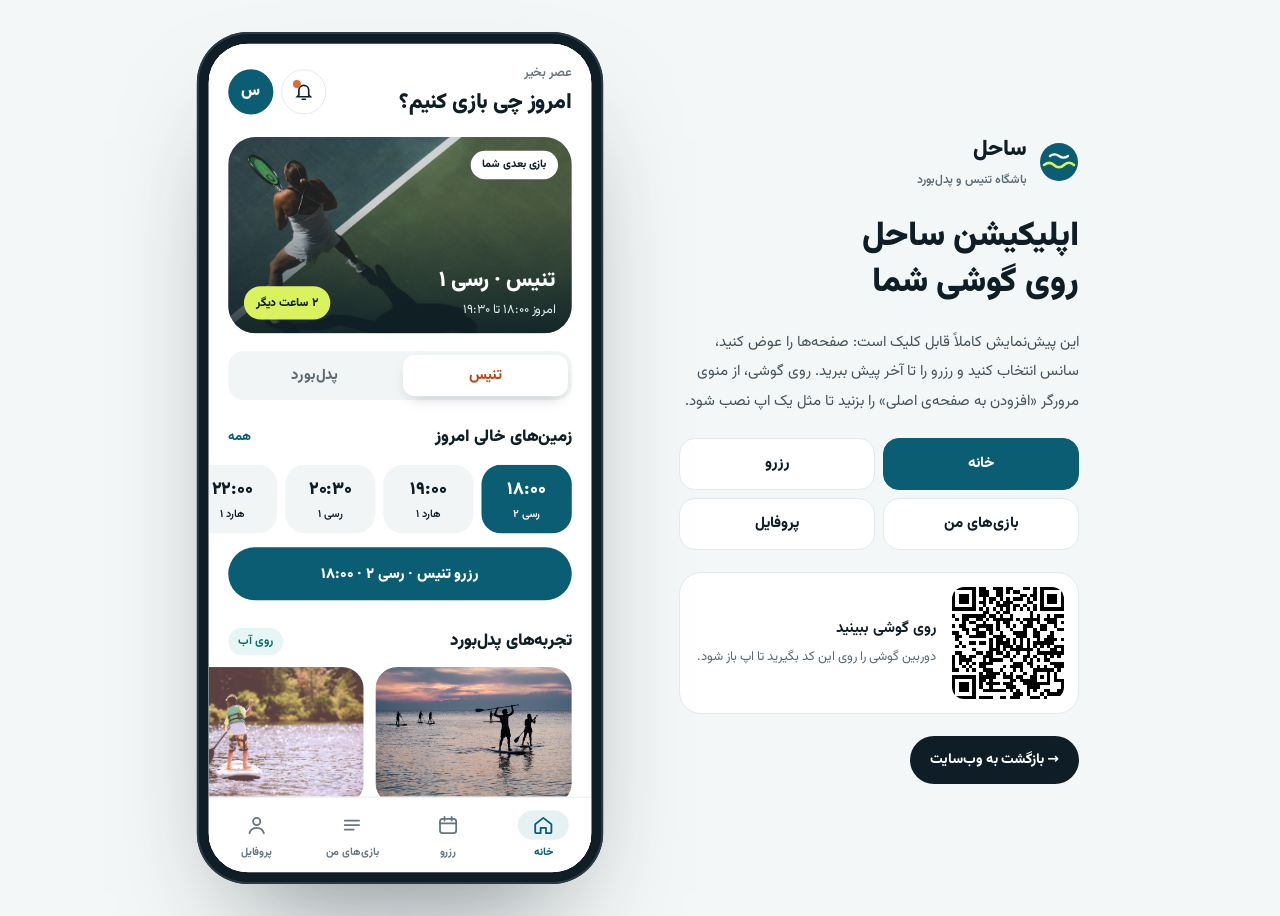
==== app/index.html @ ac60c9aa "First Commit by He3aM" ====
<!doctype html>
<html lang="fa" dir="rtl">
<head>
<meta charset="utf-8">
<meta name="viewport" content="width=device-width, initial-scale=1">
<title>اپلیکیشن ساحل — نسخه‌ی موبایل</title>
<meta name="description" content="پیش‌نمایش اپلیکیشن موبایل باشگاه تنیس و پدل‌بورد ساحل">
<meta name="theme-color" content="#0B5D74">
<link rel="manifest" href="manifest.webmanifest">
<link rel="icon" type="image/png" sizes="192x192" href="../assets/icons/icon-192.png">
<link rel="apple-touch-icon" href="../assets/icons/apple-touch-icon.png">
<link rel="stylesheet" href="../assets/css/base.css">
<script>
  // On a phone, skip the showcase and open the real app screen
  if (Math.min(window.innerWidth, screen.width) < 760) location.replace('home.html');
</script>
<style>
  :root { --brand: #0B5D74; --ink: #0F1E26; --muted: #5B6A73; --line: #E3E9EC; --teal: #12A4A0; }
  * { box-sizing: border-box; }
  body { margin: 0; min-height: 100vh; background: #F4F7F7; color: var(--ink); font-family: 'Vazirmatn', system-ui, sans-serif; }
  .wrap { min-height: 100vh; display: grid; grid-template-columns: minmax(300px, 400px) auto; justify-content: center; align-items: center; gap: 72px; padding: 32px; }
  .side { display: flex; flex-direction: column; gap: 22px; }
  .brand { display: flex; align-items: center; gap: 12px; text-decoration: none; color: var(--ink); }
  .brand b { font-size: 22px; font-weight: 900; display: block; }
  .brand small { font-size: 12px; color: var(--muted); font-weight: 600; }
  h1 { margin: 0; font-size: 34px; font-weight: 900; line-height: 1.35; }
  p { margin: 0; font-size: 15px; line-height: 1.95; color: #44535C; }
  .screens { display: grid; grid-template-columns: repeat(2, minmax(0, 1fr)); gap: 8px; }
  .screens button { height: 52px; border-radius: 16px; border: 1px solid var(--line); background: #fff; font-family: inherit; font-size: 15px; font-weight: 800; color: var(--ink); cursor: pointer; transition: background-color .15s ease, color .15s ease, border-color .15s ease; }
  .screens button:hover { border-color: #B9C6CC; }
  .screens button[aria-pressed="true"] { background: var(--brand); border-color: var(--brand); color: #fff; }
  .qr { display: flex; gap: 16px; align-items: center; background: #fff; border: 1px solid var(--line); border-radius: 22px; padding: 14px; }
  .qr-box { flex: 0 0 auto; width: 112px; height: 112px; border-radius: 12px; overflow: hidden; background: #fff; display: flex; align-items: center; justify-content: center; }
  .qr-box img { width: 100%; height: 100%; image-rendering: pixelated; }
  .qr b { font-size: 15px; display: block; margin-bottom: 4px; }
  .qr span { font-size: 13px; color: var(--muted); line-height: 1.8; }
  .back { align-self: flex-start; display: inline-flex; align-items: center; gap: 8px; height: 48px; padding: 0 20px; border-radius: 999px; background: var(--ink); color: #fff; text-decoration: none; font-size: 14px; font-weight: 800; }
  .stage { position: relative; }
  .phone { position: relative; width: 414px; height: 868px; padding: 12px; border-radius: 52px; background: #0F1E26; box-shadow: 0 60px 120px -50px rgba(15, 30, 38, .55), inset 0 0 0 2px #2A3A44; transform-origin: top center; }
  .phone iframe { display: block; width: 390px; height: 844px; border: 0; border-radius: 40px; background: #fff; }
  :focus-visible { outline: 3px solid var(--teal); outline-offset: 2px; }
  @media (max-width: 1000px) { .wrap { grid-template-columns: auto; gap: 32px; } .side { max-width: 414px; } }
</style>
</head>
<body>
<main class="wrap">
  <section class="side" aria-label="معرفی اپلیکیشن">
    <a class="brand" href="../">
      <svg width="40" height="40" viewBox="0 0 40 40" fill="none" aria-hidden="true"><circle cx="20" cy="20" r="19" fill="#0B5D74"></circle><path d="M5 23c4-3 7-3 10 0s7 3 10 0 7-3 10 0" stroke="#D9F25E" stroke-width="2.6" stroke-linecap="round"></path><path d="M11 14c3-2.2 6-2.2 9 0s6 2.2 9 0" stroke="#FFFFFF" stroke-width="2.2" stroke-linecap="round"></path></svg>
      <span><b>ساحل</b><small>باشگاه تنیس و پدل‌بورد</small></span>
    </a>
    <h1>اپلیکیشن ساحل<br>روی گوشی شما</h1>
    <p>این پیش‌نمایش کاملاً قابل کلیک است: صفحه‌ها را عوض کنید، سانس انتخاب کنید و رزرو را تا آخر پیش ببرید. روی گوشی، از منوی مرورگر «افزودن به صفحه‌ی اصلی» را بزنید تا مثل یک اپ نصب شود.</p>
    <div class="screens" role="group" aria-label="صفحه‌های اپ">
      <button type="button" data-src="home.html">خانه</button>
      <button type="button" data-src="booking.html">رزرو</button>
      <button type="button" data-src="games.html">بازی‌های من</button>
      <button type="button" data-src="profile.html">پروفایل</button>
    </div>
    <div class="qr">
      <div class="qr-box" id="qr" role="img" aria-label="کد QR برای باز کردن اپ روی گوشی"></div>
      <div><b>روی گوشی ببینید</b><span>دوربین گوشی را روی این کد بگیرید تا اپ باز شود.</span></div>
    </div>
    <a class="back" href="../">→ بازگشت به وب‌سایت</a>
  </section>
  <section class="stage" aria-label="پیش‌نمایش گوشی">
    <div class="phone" id="phone"><iframe id="screen" title="پیش‌نمایش اپلیکیشن ساحل" src="home.html"></iframe></div>
  </section>
</main>
<script src="../assets/js/qrcode.js"></script>
<script>
(function () {
  var frame = document.getElementById('screen');
  var buttons = Array.prototype.slice.call(document.querySelectorAll('.screens button'));
  function mark(name) {
    buttons.forEach(function (b) { b.setAttribute('aria-pressed', b.getAttribute('data-src') === name ? 'true' : 'false'); });
  }
  buttons.forEach(function (b) {
    b.addEventListener('click', function () { frame.src = b.getAttribute('data-src'); mark(b.getAttribute('data-src')); });
  });
  frame.addEventListener('load', function () {
    try { mark(frame.contentWindow.location.pathname.split('/').pop() || 'home.html'); } catch (e) {}
  });
  mark('home.html');

  // Scale the phone to fit the window height
  var phone = document.getElementById('phone');
  function fit() {
    var s = Math.min(1, (window.innerHeight - 48) / 868);
    phone.style.transform = 'scale(' + s + ')';
    phone.parentElement.style.height = Math.round(868 * s) + 'px';
    phone.parentElement.style.width = Math.round(414 * s) + 'px';
  }
  window.addEventListener('resize', fit);
  fit();

  // QR code pointing at the app's first screen
  try {
    var url = new URL('home.html', location.href).href;
    var qr = qrcode(0, 'M');
    qr.addData(url);
    qr.make();
    document.getElementById('qr').innerHTML = qr.createImgTag(4, 0, 'QR');
  } catch (e) {}

  if ('serviceWorker' in navigator) {
    window.addEventListener('load', function () { navigator.serviceWorker.register('sw.js').catch(function () {}); });
  }
})();
</script>
</body>
</html>
---- assets/css/base.css ----
@font-face {
  font-family: 'Vazirmatn';
  src: url('../fonts/vazirmatn-var.woff2') format('woff2-variations'),
       url('../fonts/vazirmatn-var.woff2') format('woff2');
  font-weight: 100 900;
  font-style: normal;
  font-display: swap;
}

html { -webkit-text-size-adjust: 100%; }
body { margin: 0; }
img { max-width: 100%; }

/* Website hero on phones: paddle-board photo full width, tennis photos below */
@media (max-width: 600px) {
  .s-hero-media { grid-template-columns: repeat(2, minmax(0, 1fr)) !important; grid-template-rows: 300px 190px !important; height: auto !important; }
  .s-hero-media > :first-child { grid-column: span 2 !important; grid-row: span 1 !important; }
}

/* App screens opened directly on a desktop browser: center the phone */
body.app-body { background: #EEF3F4; }
@media (min-width: 561px) {
  body.app-body { display: flex; justify-content: center; align-items: flex-start; padding: 24px 0; min-height: 100vh; box-sizing: border-box; }
  body.app-body .app-root { border-radius: 36px; box-shadow: 0 40px 90px -40px rgba(15, 30, 38, 0.45); }
}

/* On a real phone (or inside the 390px viewer frame) the app fills the screen */
@media (max-width: 560px) {
  body.app-body { background: #FFFFFF; }
  .app-root { width: 100% !important; height: 100vh !important; height: 100dvh !important; }
  .app-root nav[aria-label="منوی پایین"] { padding-bottom: env(safe-area-inset-bottom); }
}
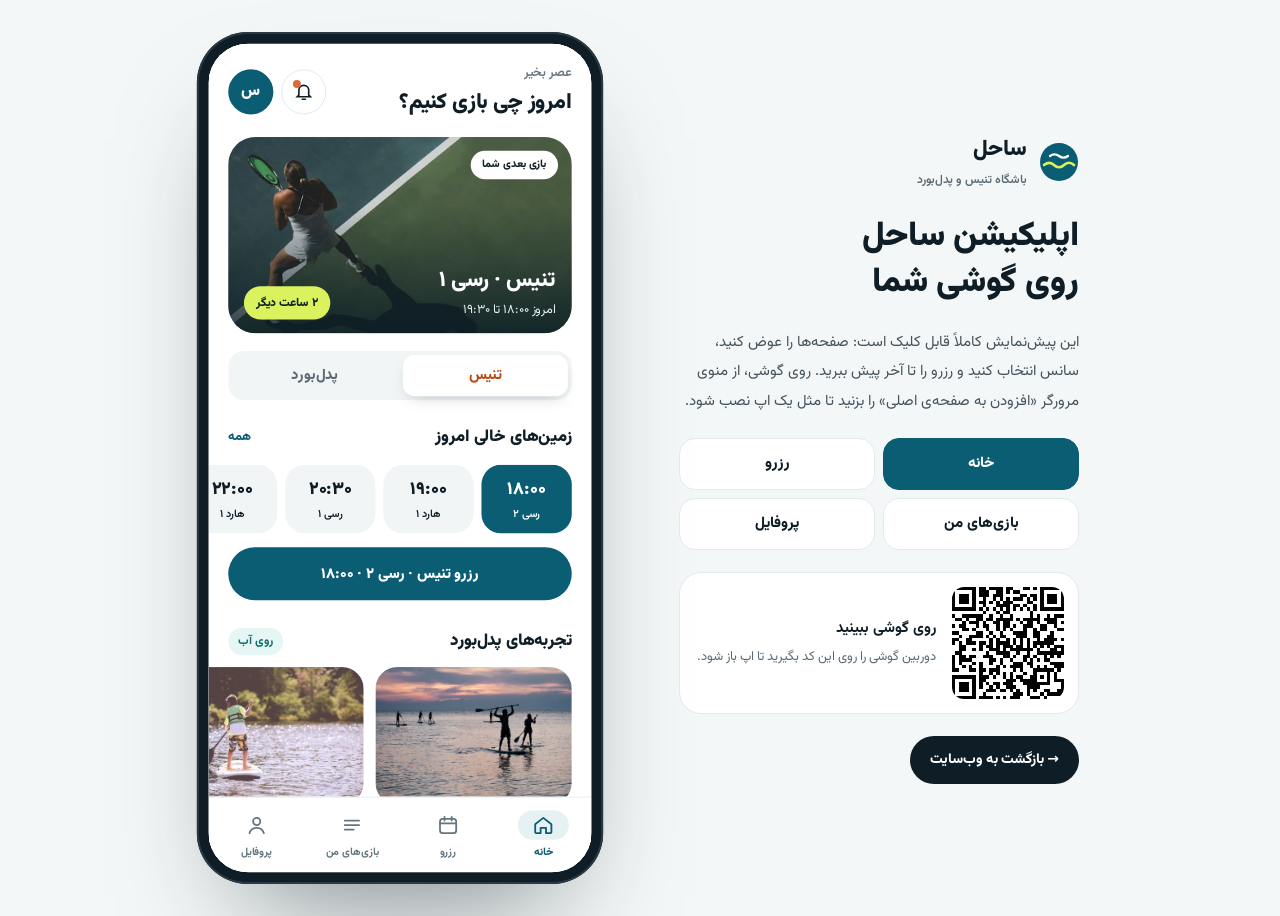
==== commit 23db3f1f: "Commited by He3aM new version is about automaticaly opening pwa version on mobile" ====
--- a/app/index.html
+++ b/app/index.html
@@ -9,7 +9,7 @@
 <link rel="manifest" href="manifest.webmanifest">
 <link rel="icon" type="image/png" sizes="192x192" href="../assets/icons/icon-192.png">
 <link rel="apple-touch-icon" href="../assets/icons/apple-touch-icon.png">
-<link rel="stylesheet" href="../assets/css/base.css">
+<link rel="stylesheet" href="../assets/css/base.css?v=3">
 <script>
   // On a phone, skip the showcase and open the real app screen
   if (Math.min(window.innerWidth, screen.width) < 760) location.replace('home.html');
--- a/assets/css/base.css
+++ b/assets/css/base.css
@@ -10,6 +10,11 @@
 html { -webkit-text-size-adjust: 100%; }
 body { margin: 0; }
 img { max-width: 100%; }
+
+/* Lazy photos fade in once decoded; the tinted boxes behind them act as placeholders */
+html img[data-src] { transition: opacity .35s ease, transform .8s cubic-bezier(.2, .7, .2, 1); }
+html img[data-src]:not([data-lz="done"]) { opacity: 0; }
+@media (prefers-reduced-motion: reduce) { html img[data-src] { transition: none; } }
 
 /* Website hero on phones: paddle-board photo full width, tennis photos below */
 @media (max-width: 600px) {
